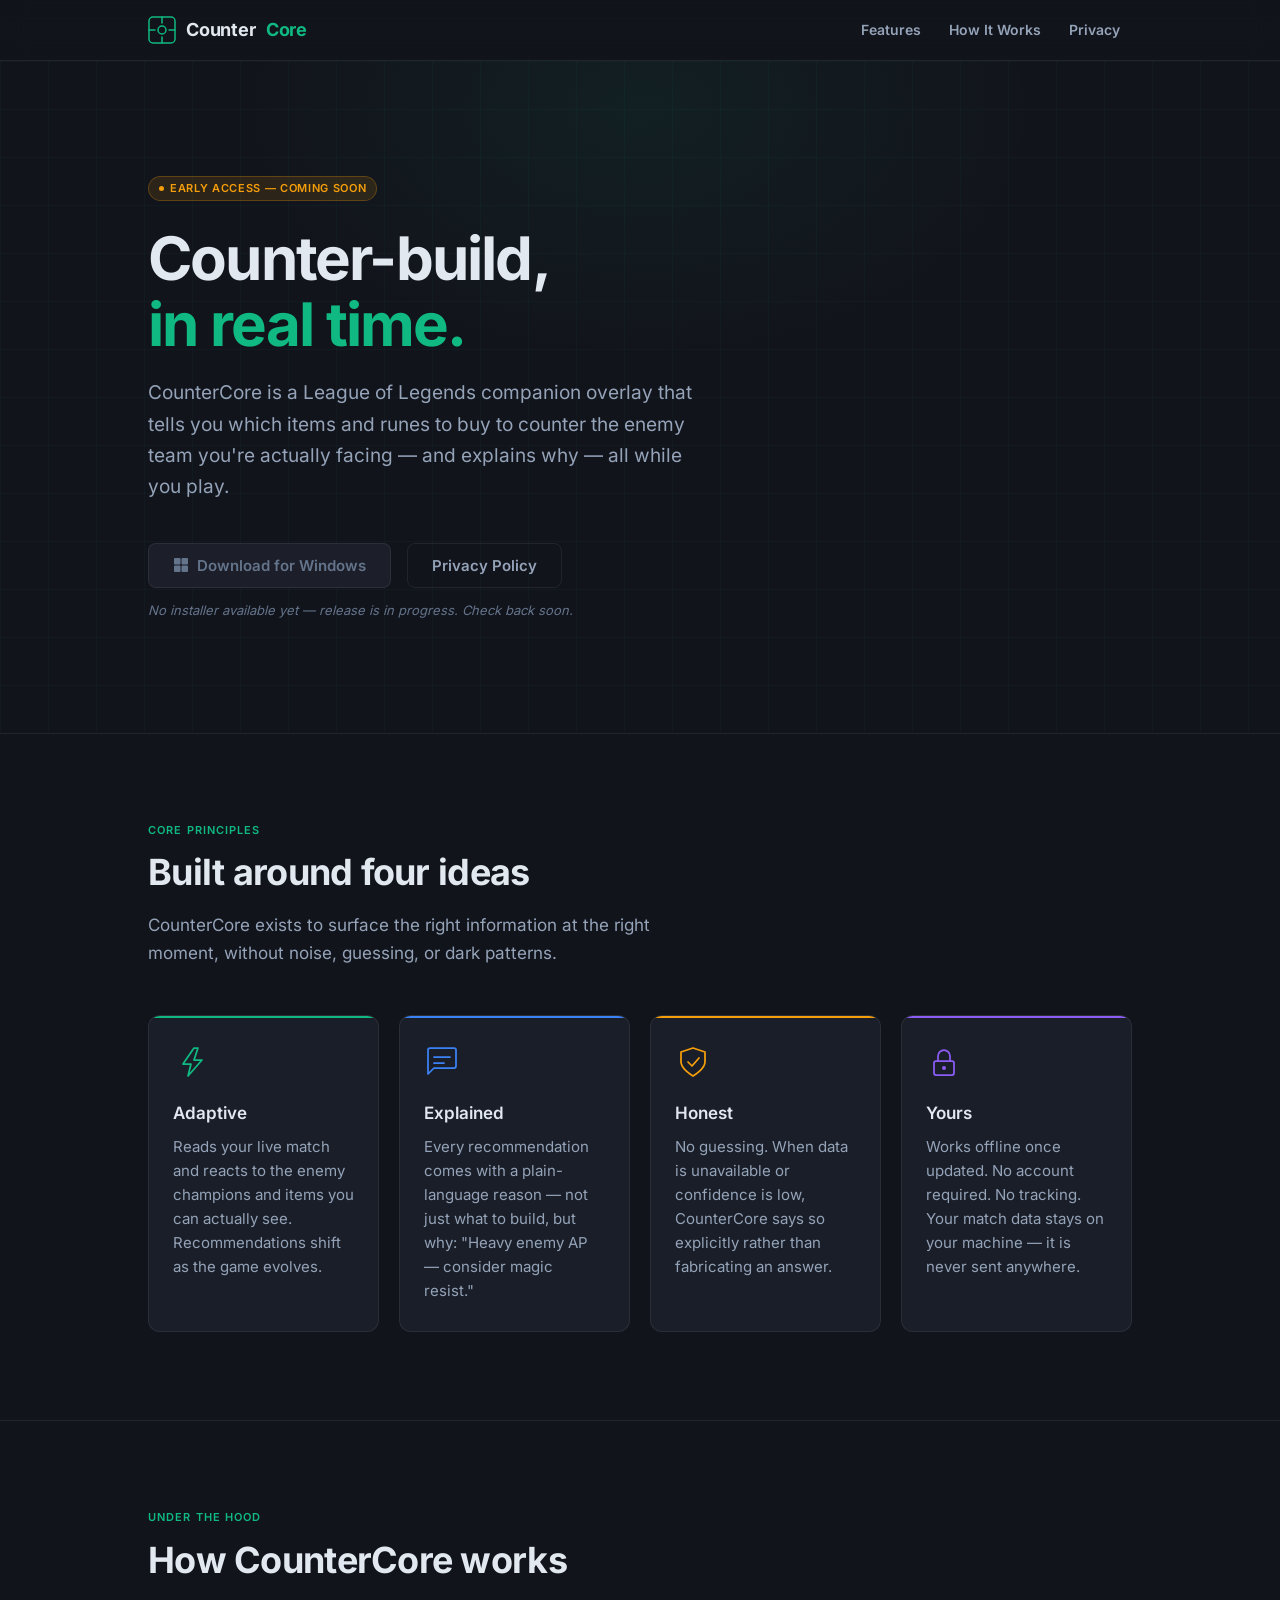
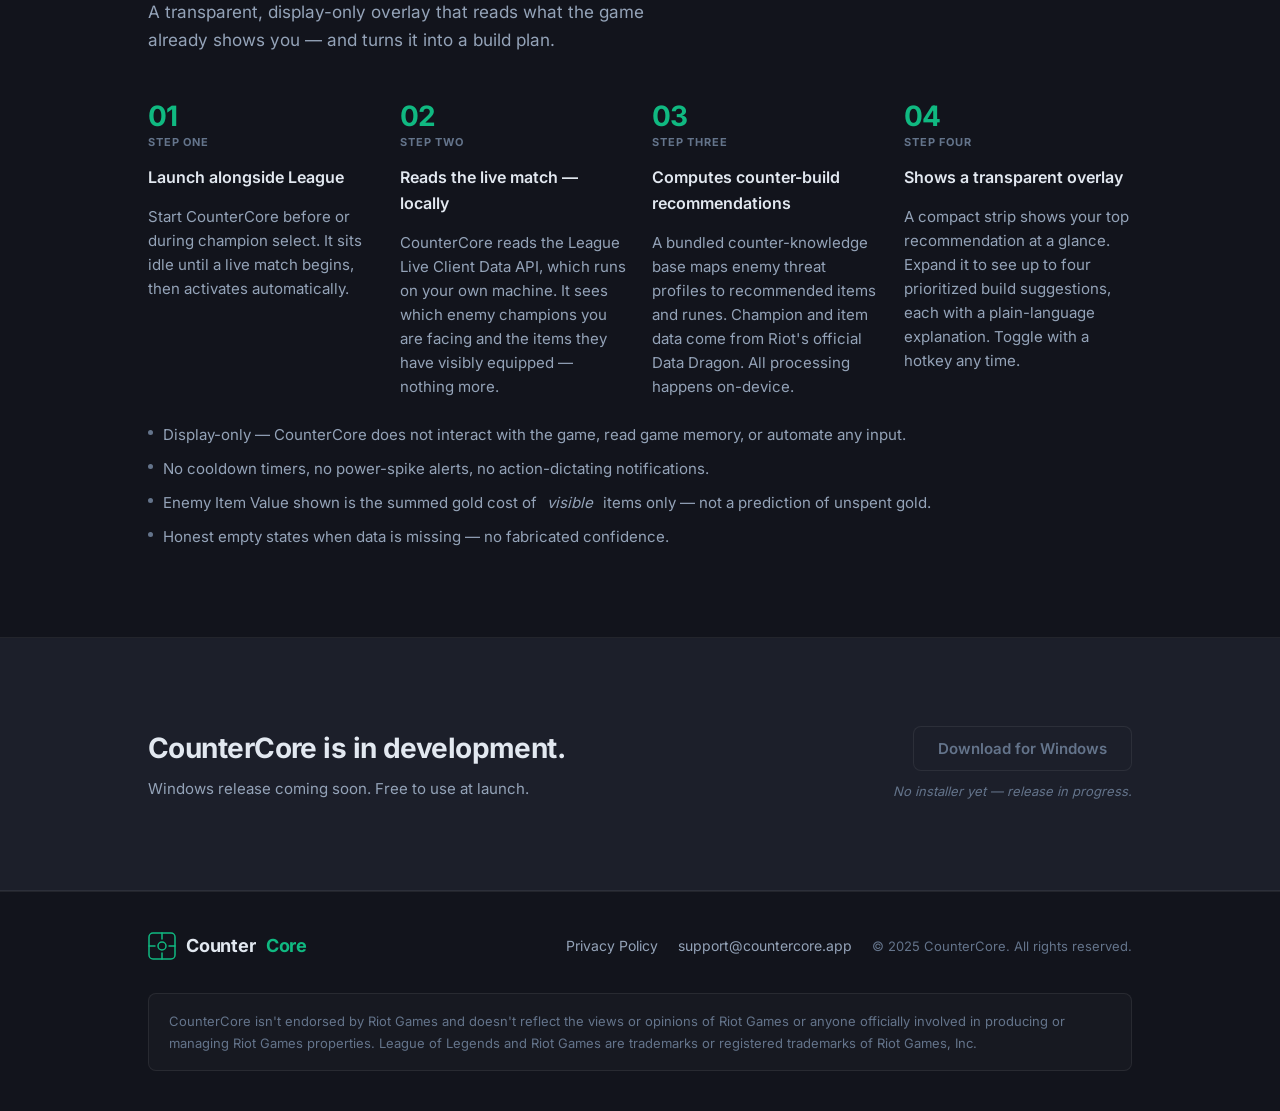
==== index.html @ 0aec81e1 "Initial commit: CounterCore landing site Static marketing site + privacy policy for the CounterCore " ====
<!DOCTYPE html>
<html lang="en">
<head>
  <meta charset="UTF-8" />
  <meta name="viewport" content="width=device-width, initial-scale=1.0" />
  <meta name="description" content="CounterCore is a League of Legends companion overlay that gives you real-time, adaptive counter-build recommendations — which items and runes to buy — with plain-language explanations." />
  <title>CounterCore — Counter-build, in real time.</title>
  <link rel="stylesheet" href="styles.css" />
  <!-- No external network calls. All assets are local. -->
</head>
<body>

  <!-- ======================================================
       HEADER
  ======================================================= -->
  <header class="site-header" role="banner">
    <div class="container">
      <a href="index.html" class="wordmark" aria-label="CounterCore home">
        <!-- Tactical crosshair / overlay icon -->
        <svg class="wordmark-icon" viewBox="0 0 28 28" fill="none" aria-hidden="true" focusable="false">
          <rect x="1" y="1" width="26" height="26" rx="4" stroke="#10B981" stroke-width="1.5"/>
          <circle cx="14" cy="14" r="4" stroke="#10B981" stroke-width="1.5"/>
          <line x1="14" y1="1" x2="14" y2="7" stroke="#10B981" stroke-width="1.5" stroke-linecap="round"/>
          <line x1="14" y1="21" x2="14" y2="27" stroke="#10B981" stroke-width="1.5" stroke-linecap="round"/>
          <line x1="1" y1="14" x2="7" y2="14" stroke="#10B981" stroke-width="1.5" stroke-linecap="round"/>
          <line x1="21" y1="14" x2="27" y2="14" stroke="#10B981" stroke-width="1.5" stroke-linecap="round"/>
        </svg>
        Counter<span>Core</span>
      </a>
      <nav class="site-nav" aria-label="Primary navigation">
        <a href="#features">Features</a>
        <a href="#how-it-works">How It Works</a>
        <a href="privacy.html">Privacy</a>
      </nav>
    </div>
  </header>

  <main id="main-content">

    <!-- ======================================================
         HERO
    ======================================================= -->
    <section class="hero" aria-labelledby="hero-heading">
      <div class="container">

        <div class="hero-eyebrow">
          <span class="status-badge">Early Access — Coming Soon</span>
        </div>

        <h1 class="hero-heading" id="hero-heading">
          Counter-build,<br/>
          <em>in real time.</em>
        </h1>

        <p class="hero-subtext">
          CounterCore is a League of Legends companion overlay that tells you
          which items and runes to buy to counter the enemy team you're actually
          facing — and explains why — all while you play.
        </p>

        <div class="hero-cta">
          <button class="btn btn-disabled" disabled aria-disabled="true" aria-label="Download for Windows — coming soon">
            <!-- Windows icon -->
            <svg width="16" height="16" viewBox="0 0 16 16" fill="none" aria-hidden="true">
              <rect x="1" y="1" width="6.5" height="6.5" rx="1" fill="currentColor"/>
              <rect x="8.5" y="1" width="6.5" height="6.5" rx="1" fill="currentColor"/>
              <rect x="1" y="8.5" width="6.5" height="6.5" rx="1" fill="currentColor"/>
              <rect x="8.5" y="8.5" width="6.5" height="6.5" rx="1" fill="currentColor"/>
            </svg>
            Download for Windows
          </button>
          <a href="privacy.html" class="btn btn-ghost">Privacy Policy</a>
        </div>
        <p class="coming-soon-note" style="margin-top:0.75rem;">
          No installer available yet — release is in progress. Check back soon.
        </p>

      </div>
    </section>

    <!-- ======================================================
         FEATURES
    ======================================================= -->
    <section class="features" id="features" aria-labelledby="features-heading">
      <div class="container">

        <p class="section-label">Core principles</p>
        <h2 class="section-heading" id="features-heading">Built around four ideas</h2>
        <p class="section-intro">
          CounterCore exists to surface the right information at the right moment,
          without noise, guessing, or dark patterns.
        </p>

        <div class="features-grid" role="list">

          <!-- Adaptive -->
          <article class="feature-card" data-accent="emerald" role="listitem">
            <svg class="feature-icon" data-color="emerald" viewBox="0 0 36 36" fill="none" aria-hidden="true">
              <!-- Lightning bolt — reactive / adaptive -->
              <path d="M21 4L10 20h8l-3 12 14-16h-8l4-12z" stroke="currentColor" stroke-width="1.75" stroke-linejoin="round" stroke-linecap="round"/>
            </svg>
            <h3 class="feature-name">Adaptive</h3>
            <p class="feature-desc">
              Reads your live match and reacts to the enemy champions and items
              you can actually see. Recommendations shift as the game evolves.
            </p>
          </article>

          <!-- Explained -->
          <article class="feature-card" data-accent="blue" role="listitem">
            <svg class="feature-icon" data-color="blue" viewBox="0 0 36 36" fill="none" aria-hidden="true">
              <!-- Speech bubble with text lines — explanation -->
              <path d="M4 6a2 2 0 012-2h24a2 2 0 012 2v16a2 2 0 01-2 2H10l-6 6V6z" stroke="currentColor" stroke-width="1.75" stroke-linejoin="round" stroke-linecap="round"/>
              <line x1="10" y1="13" x2="26" y2="13" stroke="currentColor" stroke-width="1.75" stroke-linecap="round"/>
              <line x1="10" y1="19" x2="20" y2="19" stroke="currentColor" stroke-width="1.75" stroke-linecap="round"/>
            </svg>
            <h3 class="feature-name">Explained</h3>
            <p class="feature-desc">
              Every recommendation comes with a plain-language reason — not just
              what to build, but why: "Heavy enemy AP — consider magic resist."
            </p>
          </article>

          <!-- Honest -->
          <article class="feature-card" data-accent="amber" role="listitem">
            <svg class="feature-icon" data-color="amber" viewBox="0 0 36 36" fill="none" aria-hidden="true">
              <!-- Shield with checkmark — honest / trustworthy -->
              <path d="M18 4l12 4v10c0 7-12 14-12 14S6 25 6 18V8l12-4z" stroke="currentColor" stroke-width="1.75" stroke-linejoin="round" stroke-linecap="round"/>
              <polyline points="13,18 17,22 24,14" stroke="currentColor" stroke-width="1.75" stroke-linecap="round" stroke-linejoin="round"/>
            </svg>
            <h3 class="feature-name">Honest</h3>
            <p class="feature-desc">
              No guessing. When data is unavailable or confidence is low,
              CounterCore says so explicitly rather than fabricating an answer.
            </p>
          </article>

          <!-- Yours -->
          <article class="feature-card" data-accent="purple" role="listitem">
            <svg class="feature-icon" data-color="purple" viewBox="0 0 36 36" fill="none" aria-hidden="true">
              <!-- Lock — private / yours -->
              <rect x="8" y="17" width="20" height="14" rx="2" stroke="currentColor" stroke-width="1.75"/>
              <path d="M12 17v-5a6 6 0 0112 0v5" stroke="currentColor" stroke-width="1.75" stroke-linecap="round"/>
              <circle cx="18" cy="24" r="2" fill="currentColor"/>
            </svg>
            <h3 class="feature-name">Yours</h3>
            <p class="feature-desc">
              Works offline once updated. No account required. No tracking.
              Your match data stays on your machine — it is never sent anywhere.
            </p>
          </article>

        </div>
      </div>
    </section>

    <!-- ======================================================
         HOW IT WORKS
    ======================================================= -->
    <section class="how-it-works" id="how-it-works" aria-labelledby="how-heading">
      <div class="container">

        <p class="section-label">Under the hood</p>
        <h2 class="section-heading" id="how-heading">How CounterCore works</h2>
        <p class="section-intro">
          A transparent, display-only overlay that reads what the game already
          shows you — and turns it into a build plan.
        </p>

        <div class="steps" role="list">

          <div class="step" role="listitem">
            <div class="step-number">
              <span>01</span>Step one
            </div>
            <p class="step-title">Launch alongside League</p>
            <p class="step-body">
              Start CounterCore before or during champion select. It sits idle
              until a live match begins, then activates automatically.
            </p>
          </div>

          <div class="step" role="listitem">
            <div class="step-number">
              <span>02</span>Step two
            </div>
            <p class="step-title">Reads the live match — locally</p>
            <p class="step-body">
              CounterCore reads the League Live Client Data API, which runs on
              your own machine. It sees which enemy champions you are facing and
              the items they have visibly equipped — nothing more.
            </p>
          </div>

          <div class="step" role="listitem">
            <div class="step-number">
              <span>03</span>Step three
            </div>
            <p class="step-title">Computes counter-build recommendations</p>
            <p class="step-body">
              A bundled counter-knowledge base maps enemy threat profiles to
              recommended items and runes. Champion and item data come from
              Riot's official Data Dragon. All processing happens on-device.
            </p>
          </div>

          <div class="step" role="listitem">
            <div class="step-number">
              <span>04</span>Step four
            </div>
            <p class="step-title">Shows a transparent overlay</p>
            <p class="step-body">
              A compact strip shows your top recommendation at a glance.
              Expand it to see up to four prioritized build suggestions, each
              with a plain-language explanation. Toggle with a hotkey any time.
            </p>
          </div>

        </div>

        <ul class="constraint-list" aria-label="What CounterCore does not do">
          <li>Display-only — CounterCore does not interact with the game, read game memory, or automate any input.</li>
          <li>No cooldown timers, no power-spike alerts, no action-dictating notifications.</li>
          <li>Enemy Item Value shown is the summed gold cost of <em>visible</em> items only — not a prediction of unspent gold.</li>
          <li>Honest empty states when data is missing — no fabricated confidence.</li>
        </ul>

      </div>
    </section>

    <!-- ======================================================
         CTA STRIP
    ======================================================= -->
    <section class="cta-strip" aria-labelledby="cta-heading">
      <div class="container">
        <div class="cta-inner">
          <div>
            <h2 id="cta-heading">CounterCore is in development.</h2>
            <p>Windows release coming soon. Free to use at launch.</p>
          </div>
          <div class="cta-actions">
            <button class="btn btn-disabled" disabled aria-disabled="true" aria-label="Download for Windows — coming soon">
              Download for Windows
            </button>
            <span class="coming-soon-note">No installer yet — release in progress.</span>
          </div>
        </div>
      </div>
    </section>

  </main>

  <!-- ======================================================
       FOOTER
  ======================================================= -->
  <footer class="site-footer" role="contentinfo">
    <div class="container">
      <div class="footer-inner">

        <div class="footer-top">
          <a href="index.html" class="wordmark" aria-label="CounterCore home">
            <svg class="wordmark-icon" viewBox="0 0 28 28" fill="none" aria-hidden="true" focusable="false" width="22" height="22">
              <rect x="1" y="1" width="26" height="26" rx="4" stroke="#10B981" stroke-width="1.5"/>
              <circle cx="14" cy="14" r="4" stroke="#10B981" stroke-width="1.5"/>
              <line x1="14" y1="1" x2="14" y2="7" stroke="#10B981" stroke-width="1.5" stroke-linecap="round"/>
              <line x1="14" y1="21" x2="14" y2="27" stroke="#10B981" stroke-width="1.5" stroke-linecap="round"/>
              <line x1="1" y1="14" x2="7" y2="14" stroke="#10B981" stroke-width="1.5" stroke-linecap="round"/>
              <line x1="21" y1="14" x2="27" y2="14" stroke="#10B981" stroke-width="1.5" stroke-linecap="round"/>
            </svg>
            Counter<span>Core</span>
          </a>
          <nav class="footer-links" aria-label="Footer navigation">
            <a href="privacy.html">Privacy Policy</a>
            <a href="mailto:support@countercore.app">support@countercore.app</a>
            <span class="footer-copyright">&copy; 2025 CounterCore. All rights reserved.</span>
          </nav>
        </div>

        <div class="footer-disclaimer" role="note" aria-label="Riot Games disclaimer">
          <p>
            CounterCore isn't endorsed by Riot Games and doesn't reflect the views or opinions of
            Riot Games or anyone officially involved in producing or managing Riot Games properties.
            League of Legends and Riot Games are trademarks or registered trademarks of Riot Games, Inc.
          </p>
        </div>

      </div>
    </div>
  </footer>

</body>
</html>
---- styles.css ----
/* ====================================================================
   CounterCore — Tactical Obsidian design system
   Zero external dependencies. Self-hosted Inter only.
   ==================================================================== */

/* ---- Font ---- */
@font-face {
  font-family: 'Inter';
  src: url('fonts/inter.woff2') format('woff2');
  font-weight: 100 900;
  font-style: normal;
  font-display: swap;
}

/* ---- Tokens ---- */
:root {
  --bg-panel:        #12141C;
  --bg-card:         rgba(28, 31, 42, 0.95);
  --bg-card-solid:   #1C1F2A;
  --bg-subtle:       rgba(255, 255, 255, 0.03);
  --border:          rgba(255, 255, 255, 0.07);
  --border-accent:   rgba(16, 185, 129, 0.25);

  --text-primary:    #E2E8F0;
  --text-secondary:  #94A3B8;
  --text-muted:      #64748B;

  --emerald:         #10B981;
  --emerald-dim:     rgba(16, 185, 129, 0.12);
  --amber:           #F59E0B;
  --amber-dim:       rgba(245, 158, 11, 0.12);
  --blue:            #3B82F6;
  --blue-dim:        rgba(59, 130, 246, 0.12);
  --orange:          #F97316;
  --orange-dim:      rgba(249, 115, 22, 0.12);
  --purple:          #8B5CF6;
  --purple-dim:      rgba(139, 92, 246, 0.12);

  --radius-sm:       4px;
  --radius-md:       8px;
  --radius-lg:       12px;

  --font: 'Inter', system-ui, sans-serif;

  --max-width:       1080px;
  --gutter:          clamp(1.25rem, 5vw, 3rem);
}

/* ---- Reset ---- */
*, *::before, *::after { box-sizing: border-box; margin: 0; padding: 0; }

html {
  scroll-behavior: smooth;
  -webkit-text-size-adjust: 100%;
}

body {
  font-family: var(--font);
  font-size: 1rem;
  line-height: 1.6;
  background-color: var(--bg-panel);
  color: var(--text-primary);
  -webkit-font-smoothing: antialiased;
  -moz-osx-font-smoothing: grayscale;
}

img, svg { display: block; max-width: 100%; }
a { color: var(--emerald); text-decoration: none; }
a:hover { text-decoration: underline; }
a:focus-visible { outline: 2px solid var(--emerald); outline-offset: 3px; border-radius: 2px; }

/* ---- Layout helpers ---- */
.container {
  width: 100%;
  max-width: var(--max-width);
  margin-inline: auto;
  padding-inline: var(--gutter);
}

/* ---- Site Header ---- */
.site-header {
  position: sticky;
  top: 0;
  z-index: 100;
  background: rgba(18, 20, 28, 0.9);
  backdrop-filter: blur(12px);
  -webkit-backdrop-filter: blur(12px);
  border-bottom: 1px solid var(--border);
}

.site-header .container {
  display: flex;
  align-items: center;
  justify-content: space-between;
  height: 60px;
  gap: 1.5rem;
}

.wordmark {
  display: flex;
  align-items: center;
  gap: 10px;
  font-size: 1.125rem;
  font-weight: 700;
  letter-spacing: -0.01em;
  color: var(--text-primary);
  text-decoration: none;
}

.wordmark:hover { text-decoration: none; }

.wordmark-icon {
  width: 28px;
  height: 28px;
  flex-shrink: 0;
}

.wordmark span { color: var(--emerald); }

.site-nav {
  display: flex;
  align-items: center;
  gap: 0.25rem;
}

.site-nav a {
  font-size: 0.875rem;
  font-weight: 600;
  color: var(--text-secondary);
  padding: 0.4rem 0.75rem;
  border-radius: var(--radius-sm);
  transition: color 0.15s, background 0.15s;
  text-decoration: none;
}

.site-nav a:hover {
  color: var(--text-primary);
  background: var(--bg-subtle);
  text-decoration: none;
}

/* ---- Status badge ---- */
.status-badge {
  display: inline-flex;
  align-items: center;
  gap: 6px;
  font-size: 0.6875rem;
  font-weight: 600;
  letter-spacing: 0.06em;
  text-transform: uppercase;
  color: var(--amber);
  background: var(--amber-dim);
  border: 1px solid rgba(245, 158, 11, 0.25);
  padding: 3px 10px;
  border-radius: 100px;
}

.status-badge::before {
  content: '';
  width: 5px;
  height: 5px;
  border-radius: 50%;
  background: var(--amber);
  flex-shrink: 0;
}

/* ---- Hero ---- */
.hero {
  padding-block: clamp(4rem, 10vw, 7rem);
  border-bottom: 1px solid var(--border);
  position: relative;
  overflow: hidden;
}

/* Subtle grid texture */
.hero::before {
  content: '';
  position: absolute;
  inset: 0;
  background-image:
    linear-gradient(rgba(16, 185, 129, 0.04) 1px, transparent 1px),
    linear-gradient(90deg, rgba(16, 185, 129, 0.04) 1px, transparent 1px);
  background-size: 48px 48px;
  pointer-events: none;
}

/* Radial glow behind hero content */
.hero::after {
  content: '';
  position: absolute;
  top: -30%;
  left: 50%;
  transform: translateX(-50%);
  width: 800px;
  height: 500px;
  background: radial-gradient(ellipse at center, rgba(16, 185, 129, 0.07) 0%, transparent 70%);
  pointer-events: none;
}

.hero .container { position: relative; z-index: 1; }

.hero-eyebrow {
  margin-bottom: 1.5rem;
}

.hero-heading {
  font-size: clamp(2.25rem, 5vw, 3.75rem);
  font-weight: 700;
  letter-spacing: -0.03em;
  line-height: 1.1;
  margin-bottom: 1.25rem;
  max-width: 700px;
}

.hero-heading em {
  font-style: normal;
  color: var(--emerald);
}

.hero-subtext {
  font-size: clamp(1rem, 2.5vw, 1.1875rem);
  color: var(--text-secondary);
  max-width: 560px;
  line-height: 1.65;
  margin-bottom: 2.5rem;
}

.hero-cta {
  display: flex;
  align-items: center;
  flex-wrap: wrap;
  gap: 1rem;
}

/* ---- Buttons ---- */
.btn {
  display: inline-flex;
  align-items: center;
  gap: 8px;
  font-family: var(--font);
  font-size: 0.9375rem;
  font-weight: 600;
  border-radius: var(--radius-md);
  padding: 0.7rem 1.5rem;
  border: 1px solid transparent;
  cursor: pointer;
  transition: all 0.18s;
  text-decoration: none;
  line-height: 1.4;
  white-space: nowrap;
}

.btn:focus-visible { outline: 2px solid var(--emerald); outline-offset: 3px; }

.btn-primary {
  background: var(--emerald);
  color: #0a1a12;
  border-color: var(--emerald);
}
.btn-primary:hover {
  background: #0ecf73;
  border-color: #0ecf73;
  text-decoration: none;
  color: #0a1a12;
}

.btn-disabled {
  background: var(--bg-card-solid);
  color: var(--text-muted);
  border-color: var(--border);
  cursor: not-allowed;
  pointer-events: none;
}

.btn-ghost {
  background: transparent;
  color: var(--text-secondary);
  border-color: var(--border);
}
.btn-ghost:hover {
  color: var(--text-primary);
  border-color: rgba(255, 255, 255, 0.18);
  background: var(--bg-subtle);
  text-decoration: none;
}

.coming-soon-note {
  font-size: 0.8125rem;
  color: var(--text-muted);
  font-style: italic;
}

/* ---- Section structure ---- */
section { padding-block: clamp(3.5rem, 8vw, 5.5rem); }

.section-label {
  font-size: 0.6875rem;
  font-weight: 600;
  letter-spacing: 0.1em;
  text-transform: uppercase;
  color: var(--emerald);
  margin-bottom: 0.75rem;
}

.section-heading {
  font-size: clamp(1.5rem, 3.5vw, 2.25rem);
  font-weight: 700;
  letter-spacing: -0.02em;
  line-height: 1.2;
  margin-bottom: 1rem;
}

.section-intro {
  font-size: 1.0625rem;
  color: var(--text-secondary);
  max-width: 560px;
  line-height: 1.65;
  margin-bottom: 3rem;
}

/* ---- Features ---- */
.features { border-bottom: 1px solid var(--border); }

.features-grid {
  display: grid;
  grid-template-columns: repeat(auto-fit, minmax(220px, 1fr));
  gap: 1.25rem;
}

.feature-card {
  background: var(--bg-card);
  border: 1px solid var(--border);
  border-radius: var(--radius-lg);
  padding: 1.75rem 1.5rem;
  position: relative;
  overflow: hidden;
  transition: border-color 0.2s, transform 0.2s;
}

.feature-card:hover {
  border-color: var(--border-accent);
  transform: translateY(-2px);
}

/* Top accent line per card */
.feature-card::before {
  content: '';
  position: absolute;
  top: 0;
  left: 0;
  right: 0;
  height: 2px;
}

.feature-card[data-accent="emerald"]::before  { background: var(--emerald); }
.feature-card[data-accent="amber"]::before    { background: var(--amber); }
.feature-card[data-accent="blue"]::before     { background: var(--blue); }
.feature-card[data-accent="purple"]::before   { background: var(--purple); }

.feature-icon {
  width: 36px;
  height: 36px;
  margin-bottom: 1.25rem;
  flex-shrink: 0;
}

.feature-icon[data-color="emerald"] { color: var(--emerald); }
.feature-icon[data-color="amber"]   { color: var(--amber); }
.feature-icon[data-color="blue"]    { color: var(--blue); }
.feature-icon[data-color="purple"]  { color: var(--purple); }

.feature-name {
  font-size: 1.0625rem;
  font-weight: 600;
  margin-bottom: 0.5rem;
  color: var(--text-primary);
}

.feature-desc {
  font-size: 0.9375rem;
  color: var(--text-secondary);
  line-height: 1.6;
}

/* ---- How it works ---- */
.how-it-works { border-bottom: 1px solid var(--border); }

.steps {
  display: grid;
  grid-template-columns: repeat(auto-fit, minmax(220px, 1fr));
  gap: 1.5rem;
}

.step {
  display: flex;
  flex-direction: column;
  gap: 0.875rem;
}

.step-number {
  font-size: 0.6875rem;
  font-weight: 700;
  letter-spacing: 0.08em;
  text-transform: uppercase;
  color: var(--text-muted);
}

.step-number span {
  font-size: 1.75rem;
  font-weight: 700;
  letter-spacing: -0.04em;
  color: var(--emerald);
  display: block;
  line-height: 1;
  margin-bottom: 4px;
}

.step-title {
  font-size: 1rem;
  font-weight: 600;
  color: var(--text-primary);
}

.step-body {
  font-size: 0.9375rem;
  color: var(--text-secondary);
  line-height: 1.6;
}

/* Connector dots between steps */
.steps-connector {
  display: none;
}

/* ---- Constraint list (overlay details) ---- */
.constraint-list {
  list-style: none;
  display: flex;
  flex-direction: column;
  gap: 0.625rem;
  margin-top: 1.5rem;
}

.constraint-list li {
  display: flex;
  align-items: flex-start;
  gap: 0.625rem;
  font-size: 0.9375rem;
  color: var(--text-secondary);
}

.constraint-list li::before {
  content: '';
  width: 5px;
  height: 5px;
  border-radius: 50%;
  background: var(--text-muted);
  flex-shrink: 0;
  margin-top: 0.5em;
}

/* ---- CTA strip ---- */
.cta-strip {
  border-bottom: 1px solid var(--border);
  background: var(--bg-card-solid);
}

.cta-inner {
  display: flex;
  flex-direction: column;
  align-items: flex-start;
  gap: 1.75rem;
}

@media (min-width: 640px) {
  .cta-inner {
    flex-direction: row;
    align-items: center;
    justify-content: space-between;
  }
}

.cta-inner h2 {
  font-size: clamp(1.25rem, 3vw, 1.75rem);
  font-weight: 700;
  letter-spacing: -0.02em;
}

.cta-inner p {
  margin-top: 0.375rem;
  font-size: 0.9375rem;
  color: var(--text-secondary);
}

.cta-actions {
  display: flex;
  flex-direction: column;
  align-items: flex-start;
  gap: 0.625rem;
  flex-shrink: 0;
}

@media (min-width: 640px) {
  .cta-actions { align-items: flex-end; }
}

/* ---- Footer ---- */
.site-footer {
  border-top: 1px solid var(--border);
  padding-block: 2.5rem;
}

.footer-inner {
  display: flex;
  flex-direction: column;
  gap: 2rem;
}

.footer-top {
  display: flex;
  flex-direction: column;
  gap: 1rem;
}

@media (min-width: 640px) {
  .footer-top {
    flex-direction: row;
    align-items: center;
    justify-content: space-between;
  }
}

.footer-links {
  display: flex;
  align-items: center;
  gap: 1.25rem;
  flex-wrap: wrap;
}

.footer-links a {
  font-size: 0.875rem;
  color: var(--text-secondary);
  text-decoration: none;
}

.footer-links a:hover { color: var(--text-primary); text-decoration: underline; }

.footer-copyright {
  font-size: 0.8125rem;
  color: var(--text-muted);
}

.footer-disclaimer {
  background: rgba(255,255,255,0.025);
  border: 1px solid var(--border);
  border-radius: var(--radius-md);
  padding: 1rem 1.25rem;
}

.footer-disclaimer p {
  font-size: 0.8125rem;
  color: var(--text-muted);
  line-height: 1.7;
}

/* ---- Privacy page ---- */
.privacy-hero {
  padding-block: clamp(2.5rem, 6vw, 4rem);
  border-bottom: 1px solid var(--border);
}

.privacy-hero h1 {
  font-size: clamp(1.75rem, 4vw, 2.75rem);
  font-weight: 700;
  letter-spacing: -0.02em;
  margin-bottom: 0.5rem;
}

.privacy-hero p {
  color: var(--text-secondary);
  font-size: 0.9375rem;
}

.privacy-body {
  padding-block: clamp(2.5rem, 6vw, 4rem);
}

.privacy-content {
  max-width: 720px;
}

.privacy-content h2 {
  font-size: 1.1875rem;
  font-weight: 600;
  margin-top: 2.25rem;
  margin-bottom: 0.625rem;
  color: var(--text-primary);
}

.privacy-content h2:first-of-type { margin-top: 0; }

.privacy-content p {
  font-size: 0.9375rem;
  color: var(--text-secondary);
  line-height: 1.7;
  margin-bottom: 0.875rem;
}

.privacy-content a {
  color: var(--emerald);
}

.privacy-content strong {
  color: var(--text-primary);
  font-weight: 600;
}

.privacy-divider {
  height: 1px;
  background: var(--border);
  margin-block: 2rem;
}

/* ---- Responsive ---- */
@media (max-width: 600px) {
  .site-nav a:not(:last-child) { display: none; }
}
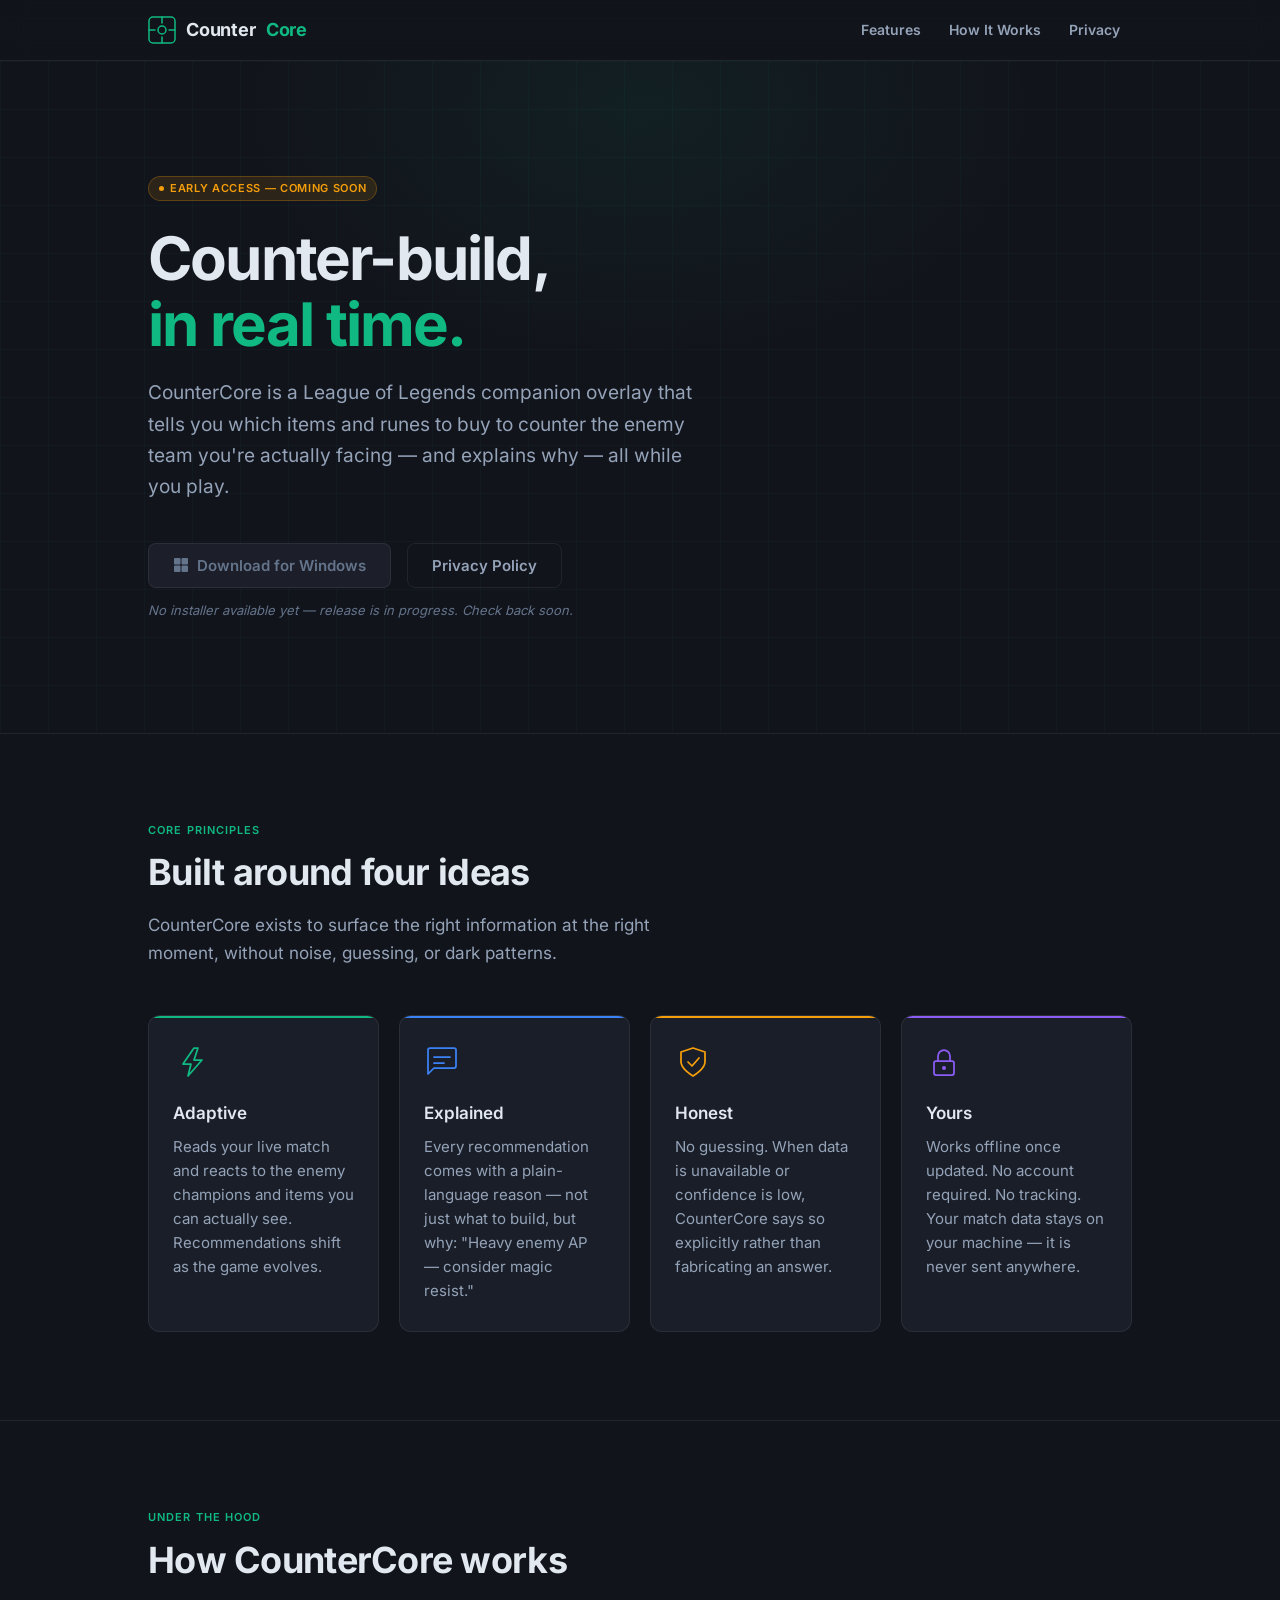
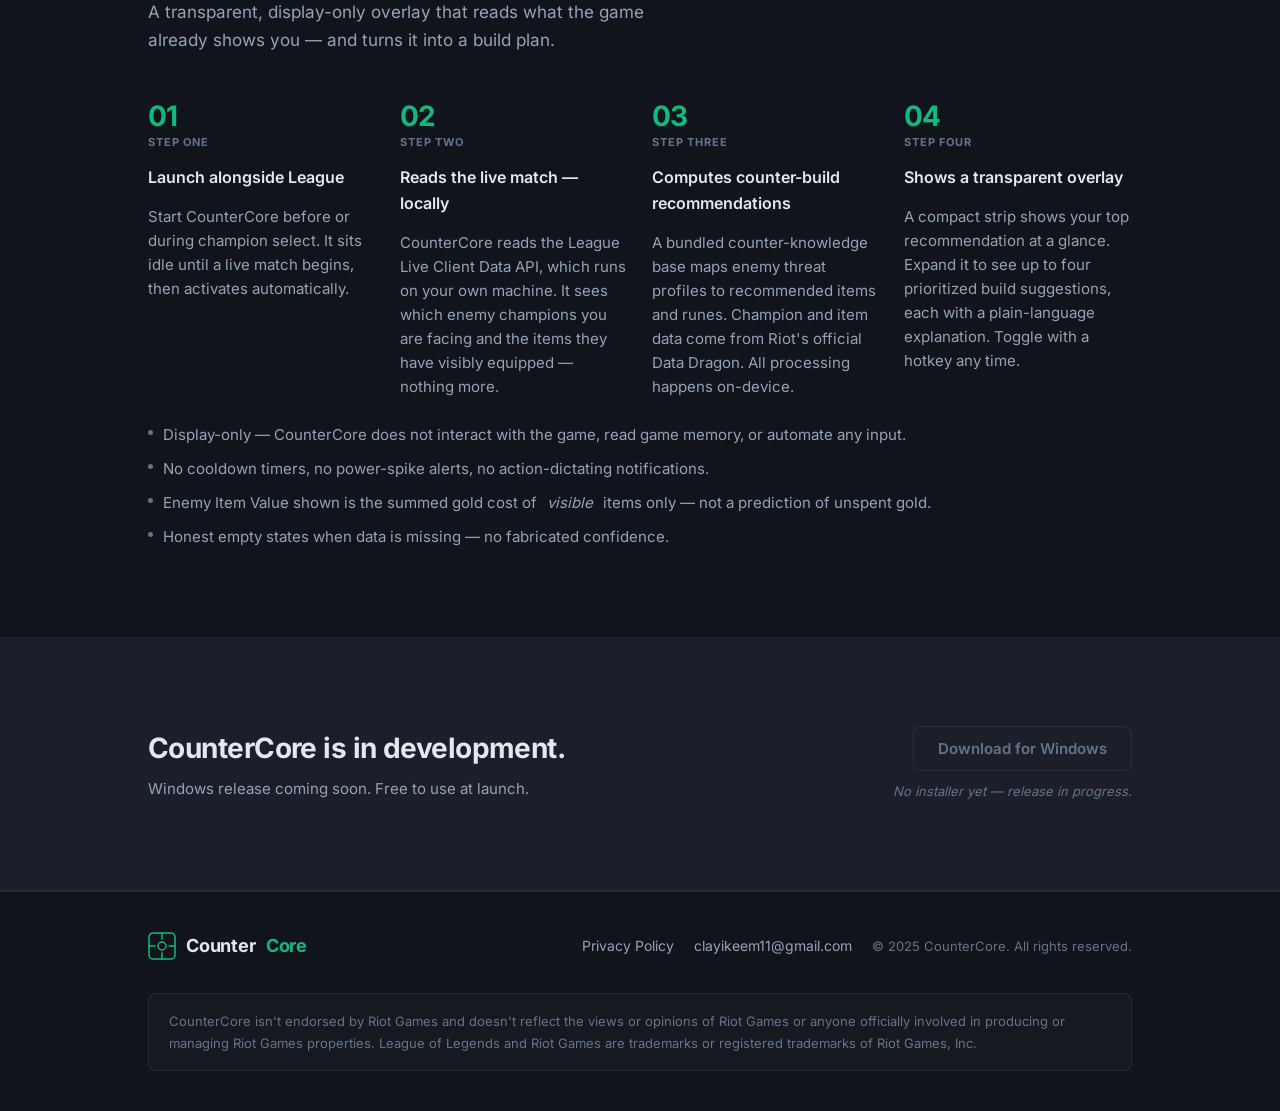
==== commit b097715e: "Swap placeholder email + date; update README post-deploy - index.html / privacy.html: support@counte" ====
--- a/index.html
+++ b/index.html
@@ -271,7 +271,7 @@
           </a>
           <nav class="footer-links" aria-label="Footer navigation">
             <a href="privacy.html">Privacy Policy</a>
-            <a href="mailto:support@countercore.app">support@countercore.app</a>
+            <a href="mailto:clayikeem11@gmail.com">clayikeem11@gmail.com</a>
             <span class="footer-copyright">&copy; 2025 CounterCore. All rights reserved.</span>
           </nav>
         </div>
